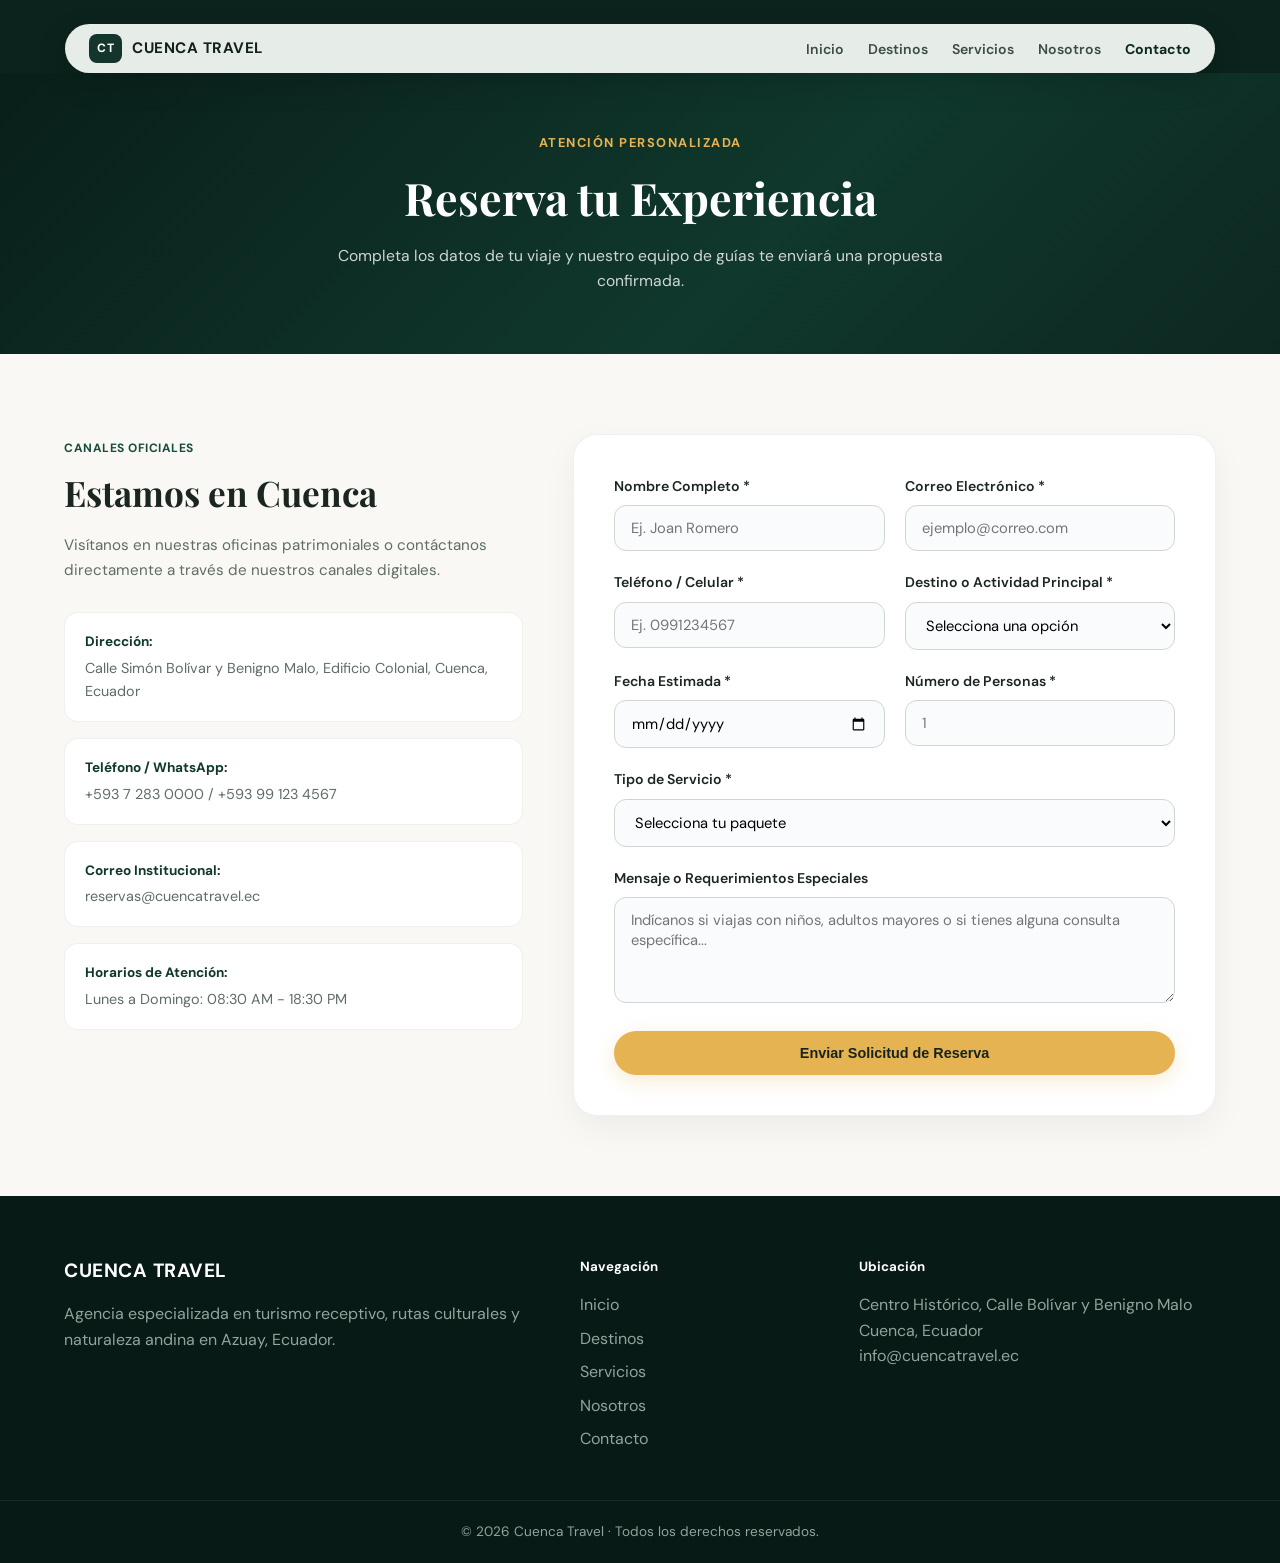
==== contacto.html @ 879805c0 "SUBIR PAGINA" ====
<!DOCTYPE html>
<html lang="es">
<head>
  <meta charset="UTF-8">
  <meta name="viewport" content="width=device-width, initial-scale=1.0">
  <title>Cuenca Travel | Contacto y Reservas</title>
  <link rel="stylesheet" href="css/styles.css">
  <link rel="preconnect" href="https://fonts.googleapis.com">
  <link rel="preconnect" href="https://fonts.gstatic.com" crossorigin>
  <link href="https://fonts.googleapis.com/css2?family=DM+Sans:ital,opsz,wght@0,9..40,400;0,9..40,600;0,9..40,700;1,9..40,400&family=Playfair+Display:ital,wght@0,600;0,700;1,400;1,600&display=swap" rel="stylesheet">
</head>
<body>

  <!-- NAVBAR -->
  <header class="pill-header-wrap">
    <div class="pill-navbar">
      <a href="index.html" class="pill-brand">
        <span class="badge-icon">CT</span>
        <strong>CUENCA TRAVEL</strong>
      </a>
      <nav class="pill-nav">
        <ul>
          <li><a href="index.html">Inicio</a></li>
          <li><a href="destinos.html">Destinos</a></li>
          <li><a href="servicios.html">Servicios</a></li>
          <li><a href="nosotros.html">Nosotros</a></li>
          <li><a href="contacto.html" class="active">Contacto</a></li>
        </ul>
      </nav>
    </div>
  </header>

  <main>
    <section class="editorial-banner">
      <div class="container text-center">
        <span class="sub-badge-gold">Atención Personalizada</span>
        <h1>Reserva tu Experiencia</h1>
        <p>Completa los datos de tu viaje y nuestro equipo de guías te enviará una propuesta confirmada.</p>
      </div>
    </section>

    <!-- CONTACTO Y FORMULARIO EVALUADO -->
    <section class="section-padding bg-cream">
      <div class="container">
        <div class="contact-editorial-layout">

          <!-- BLOQUE DE INFORMACIÓN -->
          <div class="contact-editorial-info">
            <span class="meta-tag">Canales Oficiales</span>
            <h2>Estamos en Cuenca</h2>
            <p>Visítanos en nuestras oficinas patrimoniales o contáctanos directamente a través de nuestros canales digitales.</p>

            <div class="contact-info-pill">
              <strong>Dirección:</strong>
              <p>Calle Simón Bolívar y Benigno Malo, Edificio Colonial, Cuenca, Ecuador</p>
            </div>

            <div class="contact-info-pill">
              <strong>Teléfono / WhatsApp:</strong>
              <p>+593 7 283 0000 / +593 99 123 4567</p>
            </div>

            <div class="contact-info-pill">
              <strong>Correo Institucional:</strong>
              <p>reservas@cuencatravel.ec</p>
            </div>

            <div class="contact-info-pill">
              <strong>Horarios de Atención:</strong>
              <p>Lunes a Domingo: 08:30 AM - 18:30 PM</p>
            </div>
          </div>

          <!-- FORMULARIO HTML5 REQUERIDO -->
          <div class="contact-form-container">
            <form action="#" method="POST" class="form-clean">
              
              <div class="form-row">
                <div class="form-group">
                  <label for="nombre">Nombre Completo *</label>
                  <input type="text" id="nombre" name="nombre" placeholder="Ej. Joan Romero" required>
                </div>
                <div class="form-group">
                  <label for="email">Correo Electrónico *</label>
                  <input type="email" id="email" name="email" placeholder="ejemplo@correo.com" required>
                </div>
              </div>

              <div class="form-row">
                <div class="form-group">
                  <label for="telefono">Teléfono / Celular *</label>
                  <input type="tel" id="telefono" name="telefono" placeholder="Ej. 0991234567" required>
                </div>
                <div class="form-group">
                  <label for="destino">Destino o Actividad Principal *</label>
                  <select id="destino" name="destino" required>
                    <option value="" disabled selected>Selecciona una opción</option>
                    <option value="catedral">Catedral de la Inmaculada Concepción</option>
                    <option value="turi">Mirador de Turi</option>
                    <option value="barranco">Barranco del Río Tomebamba</option>
                    <option value="cajas">Parque Nacional Cajas</option>
                    <option value="pumapungo">Parque Arqueológico Pumapungo</option>
                    <option value="flores">Plaza de las Flores</option>
                  </select>
                </div>
              </div>

              <div class="form-row">
                <div class="form-group">
                  <label for="fecha">Fecha Estimada *</label>
                  <input type="date" id="fecha" name="fecha" required>
                </div>
                <div class="form-group">
                  <label for="personas">Número de Personas *</label>
                  <input type="number" id="personas" name="personas" min="1" max="25" placeholder="1" required>
                </div>
              </div>

              <div class="form-group">
                <label for="servicio">Tipo de Servicio *</label>
                <select id="servicio" name="servicio" required>
                  <option value="" disabled selected>Selecciona tu paquete</option>
                  <option value="tour-colonial">Cuenca Colonial & Cúpulas ($25.00)</option>
                  <option value="cajas-trekking">Expedición Páramo de Cajas ($45.00)</option>
                  <option value="ruta-gastronomica">Ruta Sabores Cuencanos ($35.00)</option>
                  <option value="chordeleg-artesanal">Gualaceo & Filigrana Chordeleg ($40.00)</option>
                  <option value="personalizado">Servicio Exclusivo a Medida</option>
                </select>
              </div>

              <div class="form-group">
                <label for="mensaje">Mensaje o Requerimientos Especiales</label>
                <textarea id="mensaje" name="mensaje" rows="4" placeholder="Indícanos si viajas con niños, adultos mayores o si tienes alguna consulta específica..."></textarea>
              </div>

              <button type="submit" class="btn-pill-gold btn-block-custom">Enviar Solicitud de Reserva</button>
            </form>
          </div>

        </div>
      </div>
    </section>
  </main>

  <!-- FOOTER -->
  <footer class="footer-editorial">
    <div class="container footer-clean-grid">
      <div>
        <h4 class="footer-logo">CUENCA TRAVEL</h4>
        <p>Agencia especializada en turismo receptivo, rutas culturales y naturaleza andina en Azuay, Ecuador.</p>
      </div>
      <div>
        <h5>Navegación</h5>
        <ul>
          <li><a href="index.html">Inicio</a></li>
          <li><a href="destinos.html">Destinos</a></li>
          <li><a href="servicios.html">Servicios</a></li>
          <li><a href="nosotros.html">Nosotros</a></li>
          <li><a href="contacto.html">Contacto</a></li>
        </ul>
      </div>
      <div>
        <h5>Ubicación</h5>
        <p>Centro Histórico, Calle Bolívar y Benigno Malo</p>
        <p>Cuenca, Ecuador</p>
        <p>info@cuencatravel.ec</p>
      </div>
    </div>
    <div class="footer-legal">
      <p>&copy; 2026 Cuenca Travel · Todos los derechos reservados.</p>
    </div>
  </footer>

</body>
</html>
---- css/styles.css ----
/* ===================================================
   VARIABLES DE COLOR EDITORIAL (ESTILO CUENCA TRAVEL)
   =================================================== */
:root {
  --bg-dark-green: #0b231c;       /* Verde bosque profundo */
  --bg-dark-gradient: linear-gradient(135deg, #091f19 0%, #10382d 60%, #0d2820 100%);
  --pill-nav-bg: #e6ede8;         /* Fondo crema claro de la cápsula */
  --gold-accent: #e5b352;         /* Amarillo ocre del botón */
  --gold-accent-hover: #cfa042;
  --cream-bg: #f9f8f5;           /* Fondo beige editorial */
  --text-dark: #1b2621;
  --text-muted: #5e6d65;
  --text-light: #f5f7f6;
  --glass-btn-bg: rgba(255, 255, 255, 0.08);
  --glass-btn-border: rgba(255, 255, 255, 0.2);
  --font-serif: 'Playfair Display', Georgia, serif;
  --font-sans: 'DM Sans', -apple-system, BlinkMacSystemFont, sans-serif;
  --transition: all 0.3s cubic-bezier(0.2, 0.8, 0.2, 1);
}

/* ===================================================
   RESET & BOX MODELING BÁSICO
   =================================================== */
*, *::before, *::after {
  box-sizing: border-box;
  margin: 0;
  padding: 0;
}

html {
  scroll-behavior: smooth;
}

body {
  font-family: var(--font-sans);
  background-color: var(--cream-bg);
  color: var(--text-dark);
  line-height: 1.6;
  overflow-x: hidden;
}

img {
  max-width: 100%;
  height: auto;
  display: block;
}

a {
  text-decoration: none;
  color: inherit;
  transition: var(--transition);
}

ul {
  list-style: none;
}

.container {
  width: 90%;
  max-width: 1200px;
  margin: 0 auto;
}

.section-padding {
  padding: 80px 0;
}

.text-center {
  text-align: center;
}

/* ===================================================
   NAVBAR EN FORMA DE CÁPSULA (PILL NAV)
   =================================================== */
.pill-header-wrap {
  background-color: #0b231c;
  padding: 24px 20px 0 20px;
  display: flex;
  justify-content: center;
}

.pill-navbar {
  background-color: var(--pill-nav-bg);
  width: 100%;
  max-width: 1150px;
  border-radius: 40px;
  padding: 10px 24px;
  display: flex;
  justify-content: space-between;
  align-items: center;
  box-shadow: 0 10px 30px rgba(0, 0, 0, 0.15);
}

.pill-brand {
  display: flex;
  align-items: center;
  gap: 10px;
  color: #122119;
  font-size: 0.95rem;
  letter-spacing: 0.5px;
}

.badge-icon {
  background-color: #14352b;
  color: #ffffff;
  font-size: 0.75rem;
  font-weight: 800;
  padding: 5px 8px;
  border-radius: 8px;
}

.pill-nav ul {
  display: flex;
  gap: 24px;
  align-items: center;
}

.pill-nav a {
  font-size: 0.88rem;
  font-weight: 600;
  color: #3b4d44;
  padding: 4px 0;
  position: relative;
}

.pill-nav a:hover,
.pill-nav a.active {
  color: #0d2820;
  font-weight: 700;
}

/* ===================================================
   HERO EDITORIAL OSCURO (INDEX.HTML)
   =================================================== */
.editorial-hero {
  position: relative;
  background: var(--bg-dark-gradient);
  color: var(--text-light);
  padding: 70px 20px 100px 20px;
  min-height: calc(100vh - 110px);
  display: flex;
  align-items: center;
  overflow: hidden;
}

.hero-grid-editorial {
  width: 100%;
  max-width: 1180px;
  margin: 0 auto;
  display: grid;
  grid-template-columns: 1.15fr 0.85fr;
  gap: 60px;
  align-items: center;
  position: relative;
  z-index: 2;
}

.hero-eyebrow {
  display: block;
  font-size: 0.78rem;
  font-weight: 700;
  letter-spacing: 1.5px;
  color: rgba(255, 255, 255, 0.75);
  margin-bottom: 25px;
}

.hero-editorial-title {
  font-family: var(--font-serif);
  font-size: clamp(3rem, 5.5vw, 4.8rem);
  font-weight: 600;
  line-height: 1.08;
  letter-spacing: -1px;
  margin-bottom: 25px;
}

.hero-editorial-title em {
  font-style: italic;
  font-weight: 400;
  color: var(--gold-accent);
}

.hero-editorial-text {
  font-size: 1.05rem;
  color: rgba(255, 255, 255, 0.8);
  max-width: 480px;
  line-height: 1.6;
  margin-bottom: 40px;
}

.editorial-cta-group {
  display: flex;
  align-items: center;
  gap: 16px;
  flex-wrap: wrap;
}

.btn-pill-gold {
  display: inline-block;
  background-color: var(--gold-accent);
  color: #17241d;
  font-weight: 700;
  font-size: 0.9rem;
  padding: 14px 28px;
  border-radius: 30px;
  border: none;
  cursor: pointer;
  box-shadow: 0 6px 20px rgba(229, 179, 82, 0.25);
  transition: var(--transition);
}

.btn-pill-gold:hover {
  background-color: var(--gold-accent-hover);
  transform: translateY(-2px);
}

.btn-pill-glass {
  display: inline-block;
  background-color: var(--glass-btn-bg);
  color: var(--text-light);
  border: 1px solid var(--glass-btn-border);
  backdrop-filter: blur(8px);
  font-weight: 600;
  font-size: 0.9rem;
  padding: 14px 28px;
  border-radius: 30px;
  transition: var(--transition);
}

.btn-pill-glass:hover {
  background-color: rgba(255, 255, 255, 0.16);
  transform: translateY(-2px);
}

/* COMPOSICIÓN FOTOGRÁFICA Y ELEMENTOS VISUALES */
.editorial-visual {
  display: flex;
  justify-content: center;
  position: relative;
}

.visual-card-wrapper {
  position: relative;
  width: 100%;
  max-width: 440px;
}

.ambient-circle {
  position: absolute;
  top: -25px;
  right: -25px;
  width: 180px;
  height: 180px;
  border-radius: 50%;
  background: #73845b;
  opacity: 0.45;
  z-index: 1;
}

.sparkle {
  position: absolute;
  font-size: 2.2rem;
  color: #1a2e26;
  z-index: 3;
}

.sp-1 { top: 60px; left: -18px; }
.sp-2 { top: 60px; right: 10px; }

.featured-floating-card {
  position: relative;
  z-index: 2;
  background: #1b2f27;
  border-radius: 28px;
  overflow: hidden;
  box-shadow: 0 25px 60px rgba(0, 0, 0, 0.45);
  border: 1px solid rgba(255, 255, 255, 0.1);
  transition: var(--transition);
}

.featured-floating-card:hover {
  transform: translateY(-6px);
}

.floating-card-image {
  height: 420px;
  width: 100%;
  overflow: hidden;
  background-color: #274238;
}

.floating-card-image img {
  width: 100%;
  height: 100%;
  object-fit: cover;
}

.card-bar {
  background-color: #12241d;
  padding: 16px 22px;
  display: flex;
  justify-content: space-between;
  align-items: center;
  font-size: 0.8rem;
  border-top: 1px solid rgba(255, 255, 255, 0.08);
}

.bar-tag {
  color: rgba(255, 255, 255, 0.7);
  font-weight: 700;
  letter-spacing: 0.5px;
}

.bar-category {
  color: rgba(255, 255, 255, 0.9);
  font-weight: 600;
}

/* ===================================================
   SECCIÓN DE ATRACTIVOS DESTACADOS (CLEAN CARDS)
   =================================================== */
.bg-cream {
  background-color: var(--cream-bg);
}

.editorial-heading {
  margin-bottom: 50px;
}

.sub-badge {
  font-size: 0.8rem;
  font-weight: 700;
  text-transform: uppercase;
  color: #1a4235;
  letter-spacing: 1px;
}

.editorial-heading h2 {
  font-family: var(--font-serif);
  font-size: 2.3rem;
  color: var(--text-dark);
  margin-top: 6px;
}

.editorial-heading p {
  color: var(--text-muted);
  font-size: 1.05rem;
}

.editorial-tri-grid {
  display: grid;
  grid-template-columns: repeat(auto-fit, minmax(310px, 1fr));
  gap: 30px;
}

.clean-card {
  background: #ffffff;
  border-radius: 18px;
  overflow: hidden;
  box-shadow: 0 10px 25px rgba(0, 0, 0, 0.04);
  border: 1px solid rgba(0, 0, 0, 0.06);
  transition: var(--transition);
  display: flex;
  flex-direction: column;
}

.clean-card:hover {
  transform: translateY(-6px);
  box-shadow: 0 16px 35px rgba(0, 0, 0, 0.08);
}

.clean-card-img {
  height: 220px;
  background-color: #e2e8e4;
  overflow: hidden;
}

.clean-card-img img {
  width: 100%;
  height: 100%;
  object-fit: cover;
  transition: transform 0.5s ease;
}

.clean-card:hover .clean-card-img img {
  transform: scale(1.05);
}

.clean-card-body {
  padding: 24px;
  display: flex;
  flex-direction: column;
  flex-grow: 1;
}

.meta-tag {
  font-size: 0.75rem;
  font-weight: 700;
  color: #174d3d;
  text-transform: uppercase;
  letter-spacing: 0.5px;
}

.clean-card-body h3 {
  font-family: var(--font-serif);
  font-size: 1.35rem;
  margin: 6px 0 10px 0;
  color: var(--text-dark);
}

.clean-card-body p {
  font-size: 0.92rem;
  color: var(--text-muted);
  line-height: 1.5;
  margin-bottom: 18px;
  flex-grow: 1;
}

.link-clean {
  font-weight: 700;
  font-size: 0.88rem;
  color: #174d3d;
  align-self: flex-start;
}

.link-clean:hover {
  transform: translateX(4px);
}

/* CTA BANNER INFERIOR EN EL INICIO */
.editorial-bottom-cta {
  margin-top: 60px;
}

.cta-inner-clean {
  background-color: #103429;
  color: #ffffff;
  border-radius: 20px;
  padding: 40px;
  display: flex;
  justify-content: space-between;
  align-items: center;
  flex-wrap: wrap;
  gap: 20px;
}

.cta-inner-clean h3 {
  font-family: var(--font-serif);
  font-size: 1.8rem;
  margin-bottom: 6px;
}

.cta-inner-clean p {
  color: rgba(255, 255, 255, 0.8);
}

/* ===================================================
   BANNER GENERAL DE PÁGINAS INTERNAS
   =================================================== */
.editorial-banner {
  background: var(--bg-dark-gradient);
  color: #ffffff;
  padding: 60px 20px;
}

.sub-badge-gold {
  color: var(--gold-accent);
  font-size: 0.8rem;
  font-weight: 700;
  text-transform: uppercase;
  letter-spacing: 1.5px;
  display: block;
  margin-bottom: 8px;
}

.editorial-banner h1 {
  font-family: var(--font-serif);
  font-size: clamp(2rem, 4vw, 2.8rem);
  margin-bottom: 10px;
}

.editorial-banner p {
  color: rgba(255, 255, 255, 0.8);
  max-width: 620px;
  margin: 0 auto;
  font-size: 0.98rem;
}

/* ===================================================
   CARDS 3D CON EFECTO FLIP (DESTINOS.HTML)
   =================================================== */
.cards-grid-3d {
  display: grid;
  grid-template-columns: repeat(auto-fit, minmax(320px, 1fr));
  gap: 32px;
}

.card-flip-container {
  height: 430px;
  perspective: 1000px; /* Profundidad 3D */
}

.card-flip-inner {
  position: relative;
  width: 100%;
  height: 100%;
  transition: transform 0.8s cubic-bezier(0.175, 0.885, 0.32, 1.275);
  transform-style: preserve-3d;
  border-radius: 20px;
  box-shadow: 0 10px 30px rgba(0, 0, 0, 0.08);
}

.card-flip-container:hover .card-flip-inner {
  transform: rotateY(180deg);
}

.card-front, .card-back {
  position: absolute;
  inset: 0;
  -webkit-backface-visibility: hidden;
  backface-visibility: hidden;
  border-radius: 20px;
  overflow: hidden;
}

.card-front img {
  width: 100%;
  height: 100%;
  object-fit: cover;
}

.card-front-overlay {
  position: absolute;
  bottom: 0;
  left: 0;
  right: 0;
  background: linear-gradient(to top, rgba(9, 31, 25, 0.95), transparent);
  padding: 30px 22px 22px 22px;
  color: #ffffff;
}

.card-front-overlay h3 {
  font-family: var(--font-serif);
  font-size: 1.35rem;
  margin-bottom: 6px;
}

.tag {
  font-size: 0.75rem;
  background: var(--gold-accent);
  color: #0b231c;
  padding: 3px 8px;
  border-radius: 4px;
  font-weight: 700;
}

.card-back {
  background: #ffffff;
  transform: rotateY(180deg);
  padding: 30px;
  display: flex;
  flex-direction: column;
  justify-content: space-between;
  border: 1px solid rgba(0, 0, 0, 0.08);
}

.card-back h3 {
  font-family: var(--font-serif);
  color: #10382d;
  font-size: 1.3rem;
}

.card-back p {
  font-size: 0.88rem;
  color: var(--text-muted);
}

.btn-card {
  align-self: flex-start;
  padding: 8px 18px;
  background: #10382d;
  color: #ffffff;
  font-size: 0.85rem;
  font-weight: 700;
  border-radius: 20px;
}

.btn-card:hover {
  background: #0b231c;
}

/* ===================================================
   TARJETAS DE PAQUETES (SERVICIOS.HTML)
   =================================================== */
.pricing-grid {
  display: grid;
  grid-template-columns: repeat(auto-fit, minmax(260px, 1fr));
  gap: 30px;
}

.package-card {
  background: #ffffff;
  border-radius: 20px;
  border: 1px solid rgba(0,0,0,0.06);
  box-shadow: 0 10px 30px rgba(0,0,0,0.04);
  display: flex;
  flex-direction: column;
  overflow: hidden;
  position: relative;
  transition: var(--transition);
}

.package-card:hover {
  transform: translateY(-8px);
  box-shadow: 0 18px 40px rgba(0,0,0,0.08);
}

.package-card.featured {
  border: 2px solid var(--gold-accent);
}

.package-badge {
  position: absolute;
  top: 15px;
  right: -30px;
  background: var(--gold-accent);
  color: #0b231c;
  font-size: 0.72rem;
  font-weight: 800;
  padding: 4px 32px;
  transform: rotate(45deg);
}

.package-header {
  padding: 30px 24px 20px 24px;
  border-bottom: 1px solid rgba(0,0,0,0.06);
}

.package-type {
  font-size: 0.78rem;
  font-weight: 700;
  color: #10382d;
  text-transform: uppercase;
}

.package-header h3 {
  font-family: var(--font-serif);
  font-size: 1.35rem;
  margin: 6px 0;
}

.price-tag {
  display: flex;
  align-items: baseline;
  gap: 2px;
}

.price-tag .currency {
  font-size: 1.2rem;
  font-weight: 700;
  color: #10382d;
}

.price-tag .amount {
  font-size: 2.2rem;
  font-weight: 800;
  color: #10382d;
}

.price-tag .period {
  font-size: 0.85rem;
  color: var(--text-muted);
}

.package-body {
  padding: 24px;
  display: flex;
  flex-direction: column;
  flex-grow: 1;
  justify-content: space-between;
}

.package-desc {
  font-size: 0.9rem;
  color: var(--text-muted);
  margin-bottom: 20px;
}

.package-features {
  margin-bottom: 25px;
}

.package-features li {
  font-size: 0.88rem;
  margin-bottom: 10px;
  padding-left: 20px;
  position: relative;
}

.package-features li::before {
  content: '✓';
  position: absolute;
  left: 0;
  color: #10382d;
  font-weight: bold;
}

.btn-block-custom {
  display: block;
  width: 100%;
  text-align: center;
}

/* ===================================================
   NOSOTROS & PILARES (NOSOTROS.HTML)
   =================================================== */
.history-block {
  max-width: 820px;
  margin: 0 auto 60px auto;
}

.history-block h2 {
  font-family: var(--font-serif);
  font-size: 2.2rem;
  margin: 8px 0 15px 0;
}

.lead-paragraph {
  font-size: 1.1rem;
  color: var(--text-muted);
  line-height: 1.7;
}

.info-pillar-card {
  background: #ffffff;
  padding: 35px 28px;
  border-radius: 18px;
  border: 1px solid rgba(0,0,0,0.06);
  box-shadow: 0 8px 24px rgba(0,0,0,0.04);
}

.pillar-symbol {
  font-size: 1.5rem;
  color: var(--gold-accent);
  margin-bottom: 12px;
}

.info-pillar-card h3 {
  font-family: var(--font-serif);
  font-size: 1.35rem;
  margin-bottom: 12px;
}

.info-pillar-card p {
  font-size: 0.92rem;
  color: var(--text-muted);
}

.values-checklist li {
  font-size: 0.9rem;
  margin-bottom: 10px;
}

.bg-white-custom {
  background: #ffffff;
}

.reasons-editorial-grid {
  display: grid;
  grid-template-columns: repeat(auto-fit, minmax(240px, 1fr));
  gap: 25px;
}

.reason-pill-card {
  background: var(--cream-bg);
  padding: 30px 24px;
  border-radius: 16px;
  border: 1px solid rgba(0,0,0,0.06);
}

.number-tag {
  font-family: var(--font-serif);
  font-size: 1.8rem;
  font-weight: 700;
  color: var(--gold-accent);
  display: block;
  margin-bottom: 6px;
}

.reason-pill-card h4 {
  font-size: 1.1rem;
  margin-bottom: 8px;
}

.reason-pill-card p {
  font-size: 0.88rem;
  color: var(--text-muted);
}

/* ===================================================
   FORMULARIO Y CONTACTO (CONTACTO.HTML)
   =================================================== */
.contact-editorial-layout {
  display: grid;
  grid-template-columns: 1fr 1.4fr;
  gap: 50px;
  align-items: flex-start;
}

.contact-editorial-info h2 {
  font-family: var(--font-serif);
  font-size: 2.2rem;
  margin: 6px 0 12px 0;
}

.contact-editorial-info p {
  color: var(--text-muted);
  font-size: 0.95rem;
  margin-bottom: 30px;
}

.contact-info-pill {
  background: #ffffff;
  padding: 18px 20px;
  border-radius: 14px;
  border: 1px solid rgba(0,0,0,0.06);
  margin-bottom: 16px;
}

.contact-info-pill strong {
  display: block;
  font-size: 0.85rem;
  color: #10382d;
  margin-bottom: 4px;
}

.contact-info-pill p {
  margin-bottom: 0;
  font-size: 0.9rem;
}

.contact-form-container {
  background: #ffffff;
  padding: 40px;
  border-radius: 24px;
  border: 1px solid rgba(0,0,0,0.06);
  box-shadow: 0 12px 35px rgba(0,0,0,0.05);
}

.form-row {
  display: flex;
  gap: 20px;
}

.form-group {
  margin-bottom: 20px;
  flex: 1;
}

.form-group label {
  display: block;
  font-size: 0.88rem;
  font-weight: 600;
  margin-bottom: 8px;
  color: #1b2621;
}

.form-group input,
.form-group select,
.form-group textarea {
  width: 100%;
  padding: 12px 16px;
  border: 1px solid #d0d7d3;
  border-radius: 12px;
  font-family: var(--font-sans);
  font-size: 0.92rem;
  background-color: #fafbfc;
  transition: var(--transition);
}

.form-group input:focus,
.form-group select:focus,
.form-group textarea:focus {
  outline: none;
  border-color: #10382d;
  background-color: #ffffff;
  box-shadow: 0 0 0 4px rgba(16, 56, 45, 0.12);
}

/* ===================================================
   FOOTER EDITORIAL
   =================================================== */
.footer-editorial {
  background-color: #081a15;
  color: #92a49b;
  padding: 60px 0 20px 0;
}

.footer-clean-grid {
  display: grid;
  grid-template-columns: 2fr 1fr 1.5fr;
  gap: 40px;
  padding-bottom: 40px;
}

.footer-logo {
  color: #ffffff;
  font-size: 1.2rem;
  letter-spacing: 0.5px;
  margin-bottom: 15px;
}

.footer-clean-grid h5 {
  color: #ffffff;
  margin-bottom: 15px;
}

.footer-clean-grid ul li {
  margin-bottom: 8px;
}

.footer-clean-grid a:hover {
  color: #ffffff;
  padding-left: 4px;
}

.footer-legal {
  border-top: 1px solid rgba(255, 255, 255, 0.08);
  padding-top: 20px;
  text-align: center;
  font-size: 0.85rem;
}

/* ===================================================
   RESPONSIVE Y MEDIA QUERIES (OBLIGATORIO)
   =================================================== */
@media (max-width: 900px) {
  .hero-grid-editorial {
    grid-template-columns: 1fr;
    text-align: center;
  }

  .hero-editorial-text {
    margin: 0 auto 30px auto;
  }

  .editorial-cta-group {
    justify-content: center;
  }

  .pill-navbar {
    flex-direction: column;
    gap: 15px;
  }

  .pill-nav ul {
    flex-wrap: wrap;
    justify-content: center;
  }

  .contact-editorial-layout {
    grid-template-columns: 1fr;
  }

  .form-row {
    flex-direction: column;
    gap: 0;
  }

  .footer-clean-grid {
    grid-template-columns: 1fr;
    text-align: center;
  }
}
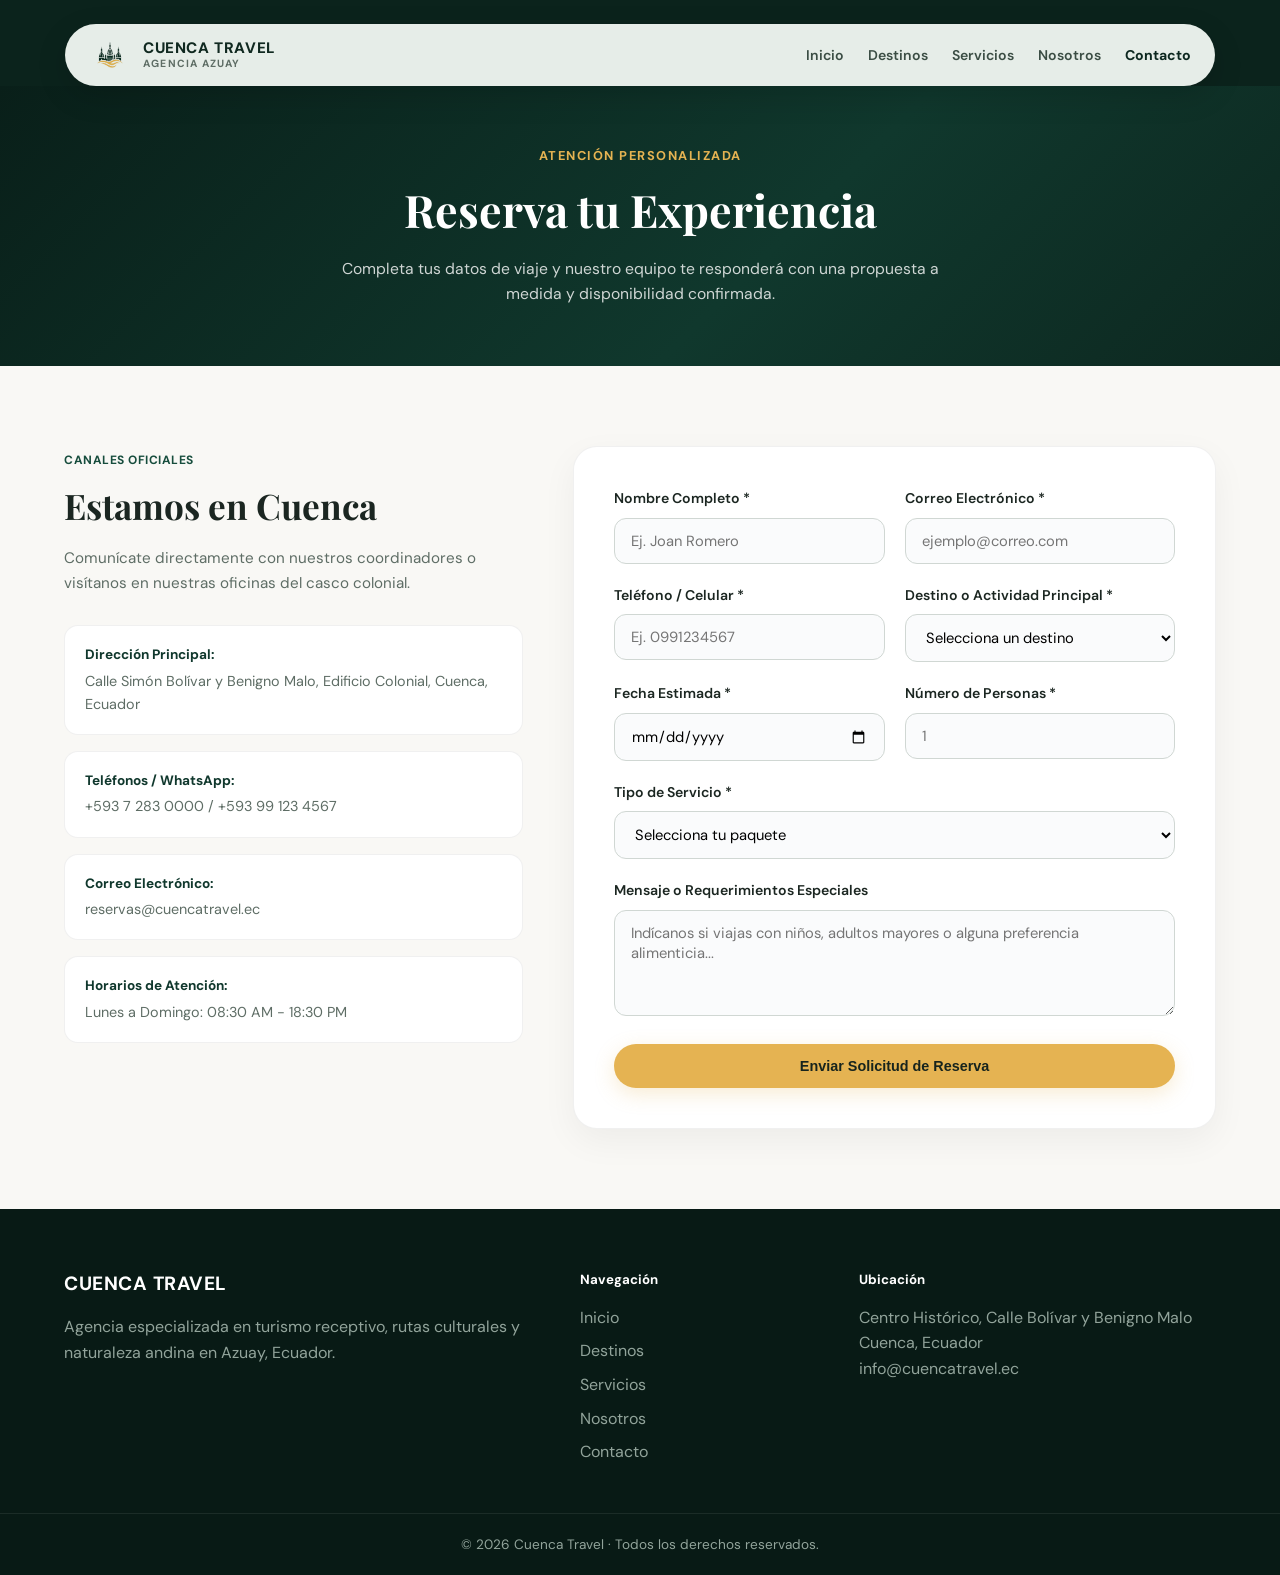
==== commit b8cd64c1: "ACTUALIZACION" ====
--- a/contacto.html
+++ b/contacto.html
@@ -4,6 +4,7 @@
   <meta charset="UTF-8">
   <meta name="viewport" content="width=device-width, initial-scale=1.0">
   <title>Cuenca Travel | Contacto y Reservas</title>
+  <link rel="icon" type="image/png" href="images/logo.png">
   <link rel="stylesheet" href="css/styles.css">
   <link rel="preconnect" href="https://fonts.googleapis.com">
   <link rel="preconnect" href="https://fonts.gstatic.com" crossorigin>
@@ -15,8 +16,11 @@
   <header class="pill-header-wrap">
     <div class="pill-navbar">
       <a href="index.html" class="pill-brand">
-        <span class="badge-icon">CT</span>
-        <strong>CUENCA TRAVEL</strong>
+        <img src="images/logo.png" alt="Cuenca Travel Logo" class="brand-logo-img">
+        <div class="brand-text-group">
+          <strong>CUENCA TRAVEL</strong>
+          <span class="brand-sub">AGENCIA AZUAY</span>
+        </div>
       </a>
       <nav class="pill-nav">
         <ul>
@@ -35,7 +39,7 @@
       <div class="container text-center">
         <span class="sub-badge-gold">Atención Personalizada</span>
         <h1>Reserva tu Experiencia</h1>
-        <p>Completa los datos de tu viaje y nuestro equipo de guías te enviará una propuesta confirmada.</p>
+        <p>Completa tus datos de viaje y nuestro equipo te responderá con una propuesta a medida y disponibilidad confirmada.</p>
       </div>
     </section>
 
@@ -44,24 +48,24 @@
       <div class="container">
         <div class="contact-editorial-layout">
 
-          <!-- BLOQUE DE INFORMACIÓN -->
+          <!-- INFORMACIÓN -->
           <div class="contact-editorial-info">
             <span class="meta-tag">Canales Oficiales</span>
             <h2>Estamos en Cuenca</h2>
-            <p>Visítanos en nuestras oficinas patrimoniales o contáctanos directamente a través de nuestros canales digitales.</p>
+            <p>Comunícate directamente con nuestros coordinadores o visítanos en nuestras oficinas del casco colonial.</p>
 
             <div class="contact-info-pill">
-              <strong>Dirección:</strong>
+              <strong>Dirección Principal:</strong>
               <p>Calle Simón Bolívar y Benigno Malo, Edificio Colonial, Cuenca, Ecuador</p>
             </div>
 
             <div class="contact-info-pill">
-              <strong>Teléfono / WhatsApp:</strong>
+              <strong>Teléfonos / WhatsApp:</strong>
               <p>+593 7 283 0000 / +593 99 123 4567</p>
             </div>
 
             <div class="contact-info-pill">
-              <strong>Correo Institucional:</strong>
+              <strong>Correo Electrónico:</strong>
               <p>reservas@cuencatravel.ec</p>
             </div>
 
@@ -71,7 +75,7 @@
             </div>
           </div>
 
-          <!-- FORMULARIO HTML5 REQUERIDO -->
+          <!-- FORMULARIO SEMÁNTICO CON VALIDACIONES -->
           <div class="contact-form-container">
             <form action="#" method="POST" class="form-clean">
               
@@ -94,7 +98,7 @@
                 <div class="form-group">
                   <label for="destino">Destino o Actividad Principal *</label>
                   <select id="destino" name="destino" required>
-                    <option value="" disabled selected>Selecciona una opción</option>
+                    <option value="" disabled selected>Selecciona un destino</option>
                     <option value="catedral">Catedral de la Inmaculada Concepción</option>
                     <option value="turi">Mirador de Turi</option>
                     <option value="barranco">Barranco del Río Tomebamba</option>
@@ -112,7 +116,7 @@
                 </div>
                 <div class="form-group">
                   <label for="personas">Número de Personas *</label>
-                  <input type="number" id="personas" name="personas" min="1" max="25" placeholder="1" required>
+                  <input type="number" id="personas" name="personas" min="1" max="30" placeholder="1" required>
                 </div>
               </div>
 
@@ -130,7 +134,7 @@
 
               <div class="form-group">
                 <label for="mensaje">Mensaje o Requerimientos Especiales</label>
-                <textarea id="mensaje" name="mensaje" rows="4" placeholder="Indícanos si viajas con niños, adultos mayores o si tienes alguna consulta específica..."></textarea>
+                <textarea id="mensaje" name="mensaje" rows="4" placeholder="Indícanos si viajas con niños, adultos mayores o alguna preferencia alimenticia..."></textarea>
               </div>
 
               <button type="submit" class="btn-pill-gold btn-block-custom">Enviar Solicitud de Reserva</button>
--- a/css/styles.css
+++ b/css/styles.css
@@ -1,13 +1,13 @@
 /* ===================================================
-   VARIABLES DE COLOR EDITORIAL (ESTILO CUENCA TRAVEL)
+   VARIABLES GLOBALES & PALETA EDITORIAL (CUENCA TRAVEL)
    =================================================== */
 :root {
-  --bg-dark-green: #0b231c;       /* Verde bosque profundo */
+  --bg-dark-green: #0b231c;
   --bg-dark-gradient: linear-gradient(135deg, #091f19 0%, #10382d 60%, #0d2820 100%);
-  --pill-nav-bg: #e6ede8;         /* Fondo crema claro de la cápsula */
-  --gold-accent: #e5b352;         /* Amarillo ocre del botón */
+  --pill-nav-bg: #e6ede8;
+  --gold-accent: #e5b352;
   --gold-accent-hover: #cfa042;
-  --cream-bg: #f9f8f5;           /* Fondo beige editorial */
+  --cream-bg: #f9f8f5;
   --text-dark: #1b2621;
   --text-muted: #5e6d65;
   --text-light: #f5f7f6;
@@ -18,9 +18,7 @@
   --transition: all 0.3s cubic-bezier(0.2, 0.8, 0.2, 1);
 }
 
-/* ===================================================
-   RESET & BOX MODELING BÁSICO
-   =================================================== */
+/* RESET & BOX SIZING */
 *, *::before, *::after {
   box-sizing: border-box;
   margin: 0;
@@ -70,7 +68,7 @@
 }
 
 /* ===================================================
-   NAVBAR EN FORMA DE CÁPSULA (PILL NAV)
+   NAVBAR EN CÁPSULA (PILL NAV) CON LOGO
    =================================================== */
 .pill-header-wrap {
   background-color: #0b231c;
@@ -94,19 +92,39 @@
 .pill-brand {
   display: flex;
   align-items: center;
-  gap: 10px;
-  color: #122119;
+  gap: 12px;
+}
+
+.brand-logo-img {
+  width: 42px;
+  height: 42px;
+  object-fit: contain;
+  transition: transform 0.3s ease;
+}
+
+.pill-brand:hover .brand-logo-img {
+  transform: scale(1.08);
+}
+
+.brand-text-group {
+  display: flex;
+  flex-direction: column;
+  line-height: 1.15;
+}
+
+.brand-text-group strong {
+  font-family: var(--font-sans);
   font-size: 0.95rem;
-  letter-spacing: 0.5px;
-}
-
-.badge-icon {
-  background-color: #14352b;
-  color: #ffffff;
-  font-size: 0.75rem;
   font-weight: 800;
-  padding: 5px 8px;
-  border-radius: 8px;
+  letter-spacing: 0.6px;
+  color: #102920;
+}
+
+.brand-sub {
+  font-size: 0.65rem;
+  font-weight: 700;
+  letter-spacing: 1.2px;
+  color: #5e6d65;
 }
 
 .pill-nav ul {
@@ -120,7 +138,6 @@
   font-weight: 600;
   color: #3b4d44;
   padding: 4px 0;
-  position: relative;
 }
 
 .pill-nav a:hover,
@@ -130,11 +147,13 @@
 }
 
 /* ===================================================
-   HERO EDITORIAL OSCURO (INDEX.HTML)
+   HERO EDITORIAL OSCURO (INDEX)
    =================================================== */
 .editorial-hero {
   position: relative;
-  background: var(--bg-dark-gradient);
+  background: 
+    linear-gradient(135deg, rgba(9, 31, 25, 0.88) 0%, rgba(16, 56, 45, 0.82) 60%, rgba(13, 40, 32, 0.92) 100%),
+    url('../images/hero.webp') center/cover no-repeat fixed;
   color: var(--text-light);
   padding: 70px 20px 100px 20px;
   min-height: calc(100vh - 110px);
@@ -231,7 +250,7 @@
   transform: translateY(-2px);
 }
 
-/* COMPOSICIÓN FOTOGRÁFICA Y ELEMENTOS VISUALES */
+/* COMPOSICIÓN VISUAL CON SPARKLES Y TARJETA */
 .editorial-visual {
   display: flex;
   justify-content: center;
@@ -316,7 +335,7 @@
 }
 
 /* ===================================================
-   SECCIÓN DE ATRACTIVOS DESTACADOS (CLEAN CARDS)
+   TARJETAS LIMPIAS DESTACADAS (INDEX)
    =================================================== */
 .bg-cream {
   background-color: var(--cream-bg);
@@ -426,7 +445,6 @@
   transform: translateX(4px);
 }
 
-/* CTA BANNER INFERIOR EN EL INICIO */
 .editorial-bottom-cta {
   margin-top: 60px;
 }
@@ -454,7 +472,7 @@
 }
 
 /* ===================================================
-   BANNER GENERAL DE PÁGINAS INTERNAS
+   BANNER DE PÁGINAS INTERNAS
    =================================================== */
 .editorial-banner {
   background: var(--bg-dark-gradient);
@@ -486,7 +504,7 @@
 }
 
 /* ===================================================
-   CARDS 3D CON EFECTO FLIP (DESTINOS.HTML)
+   TARJETAS 3D FLIP EFFECT (DESTINOS)
    =================================================== */
 .cards-grid-3d {
   display: grid;
@@ -496,7 +514,7 @@
 
 .card-flip-container {
   height: 430px;
-  perspective: 1000px; /* Profundidad 3D */
+  perspective: 1000px;
 }
 
 .card-flip-inner {
@@ -589,7 +607,7 @@
 }
 
 /* ===================================================
-   TARJETAS DE PAQUETES (SERVICIOS.HTML)
+   TARJETAS DE SERVICIOS (SERVICIOS)
    =================================================== */
 .pricing-grid {
   display: grid;
@@ -711,7 +729,7 @@
 }
 
 /* ===================================================
-   NOSOTROS & PILARES (NOSOTROS.HTML)
+   NOSOTROS & PILARES
    =================================================== */
 .history-block {
   max-width: 820px;
@@ -797,7 +815,7 @@
 }
 
 /* ===================================================
-   FORMULARIO Y CONTACTO (CONTACTO.HTML)
+   CONTACTO Y FORMULARIO
    =================================================== */
 .contact-editorial-layout {
   display: grid;
@@ -931,7 +949,7 @@
 }
 
 /* ===================================================
-   RESPONSIVE Y MEDIA QUERIES (OBLIGATORIO)
+   MEDIA QUERIES (RESPONSIVE DESIGN)
    =================================================== */
 @media (max-width: 900px) {
   .hero-grid-editorial {
